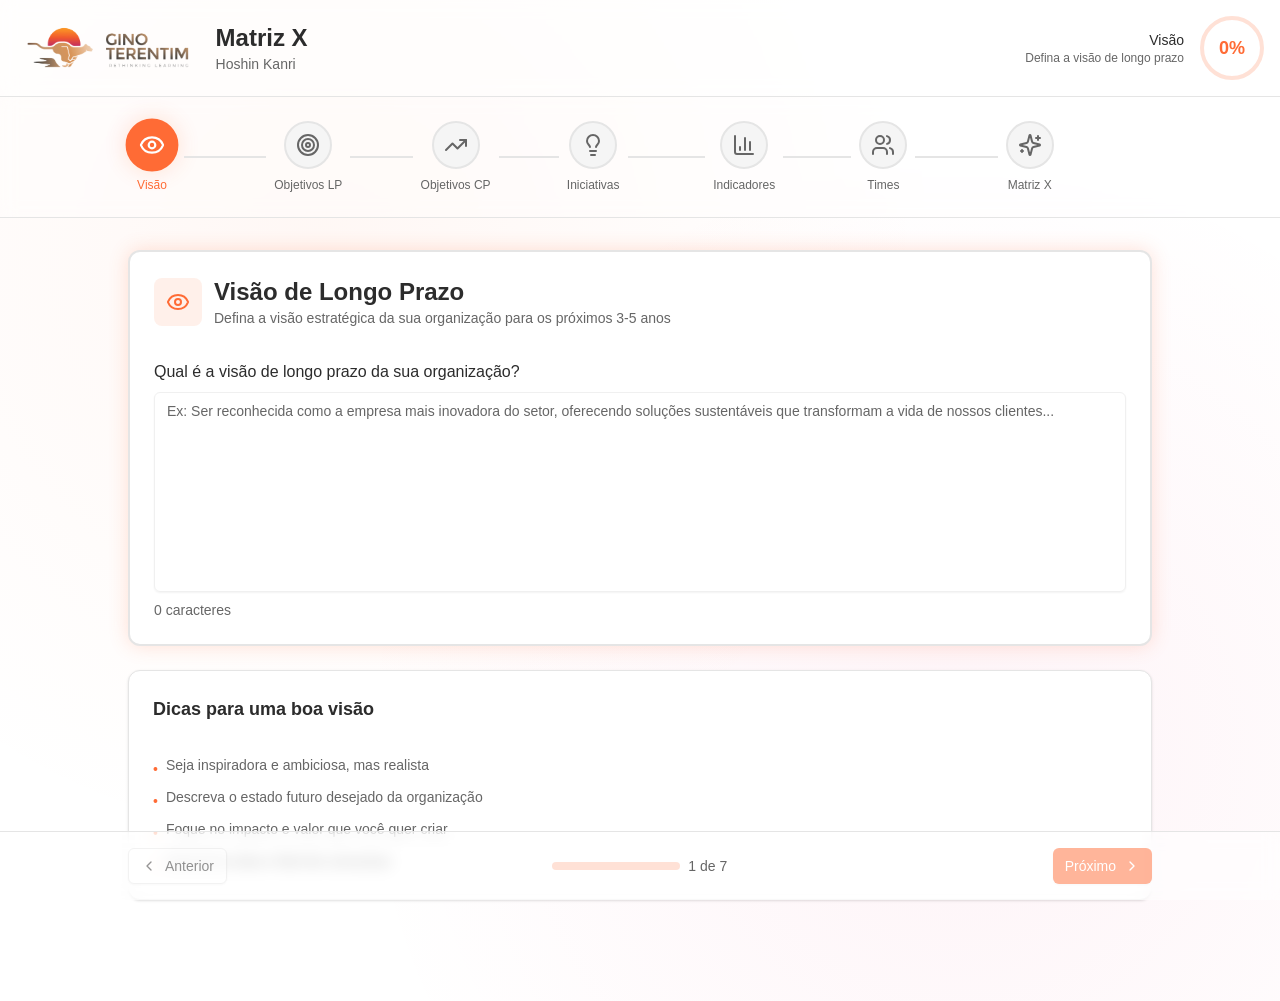
==== index.html @ 0ad7f069 "Deploy inicial - Matriz X Hoshin Kanri" ====
<!doctype html>
<html lang="en">
  <head>
    <meta charset="UTF-8" />
    <link rel="icon" type="image/x-icon" href="/favicon.ico" />
    <meta name="viewport" content="width=device-width, initial-scale=1.0" />
    <title>Matriz X - Hoshin Kanri</title>
    <script type="module" crossorigin src="/assets/index-Cd5uXoY0.js"></script>
    <link rel="stylesheet" crossorigin href="/assets/index-DD-F8kYb.css">
  </head>
  <body>
    <div id="root"></div>
  </body>
</html>
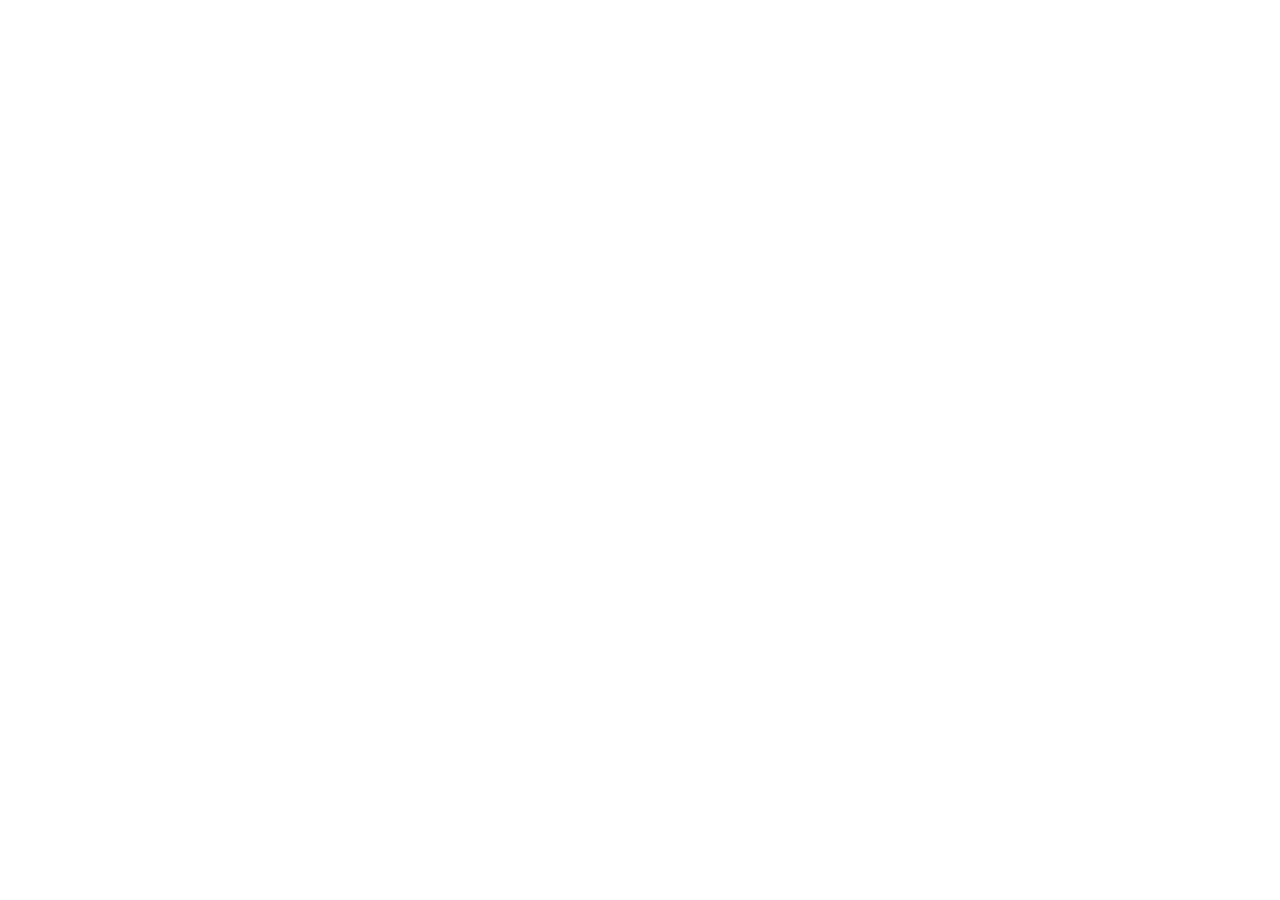
==== commit 290aae37: "Fix: Atualizar todos os caminhos para GitHub Pages" ====
--- a/index.html
+++ b/index.html
@@ -2,11 +2,11 @@
 <html lang="en">
   <head>
     <meta charset="UTF-8" />
-    <link rel="icon" type="image/x-icon" href="/favicon.ico" />
+    <link rel="icon" type="image/x-icon" href="./favicon.ico" />
     <meta name="viewport" content="width=device-width, initial-scale=1.0" />
     <title>Matriz X - Hoshin Kanri</title>
-    <script type="module" crossorigin src="/assets/index-Cd5uXoY0.js"></script>
-    <link rel="stylesheet" crossorigin href="/assets/index-DD-F8kYb.css">
+    <script type="module" crossorigin src="/matriz-x-hoshin/assets/index-Cd5uXoY0.js"></script>
+    <link rel="stylesheet" crossorigin href="/matriz-x-hoshin/assets/index-DD-F8kYb.css">
   </head>
   <body>
     <div id="root"></div>
